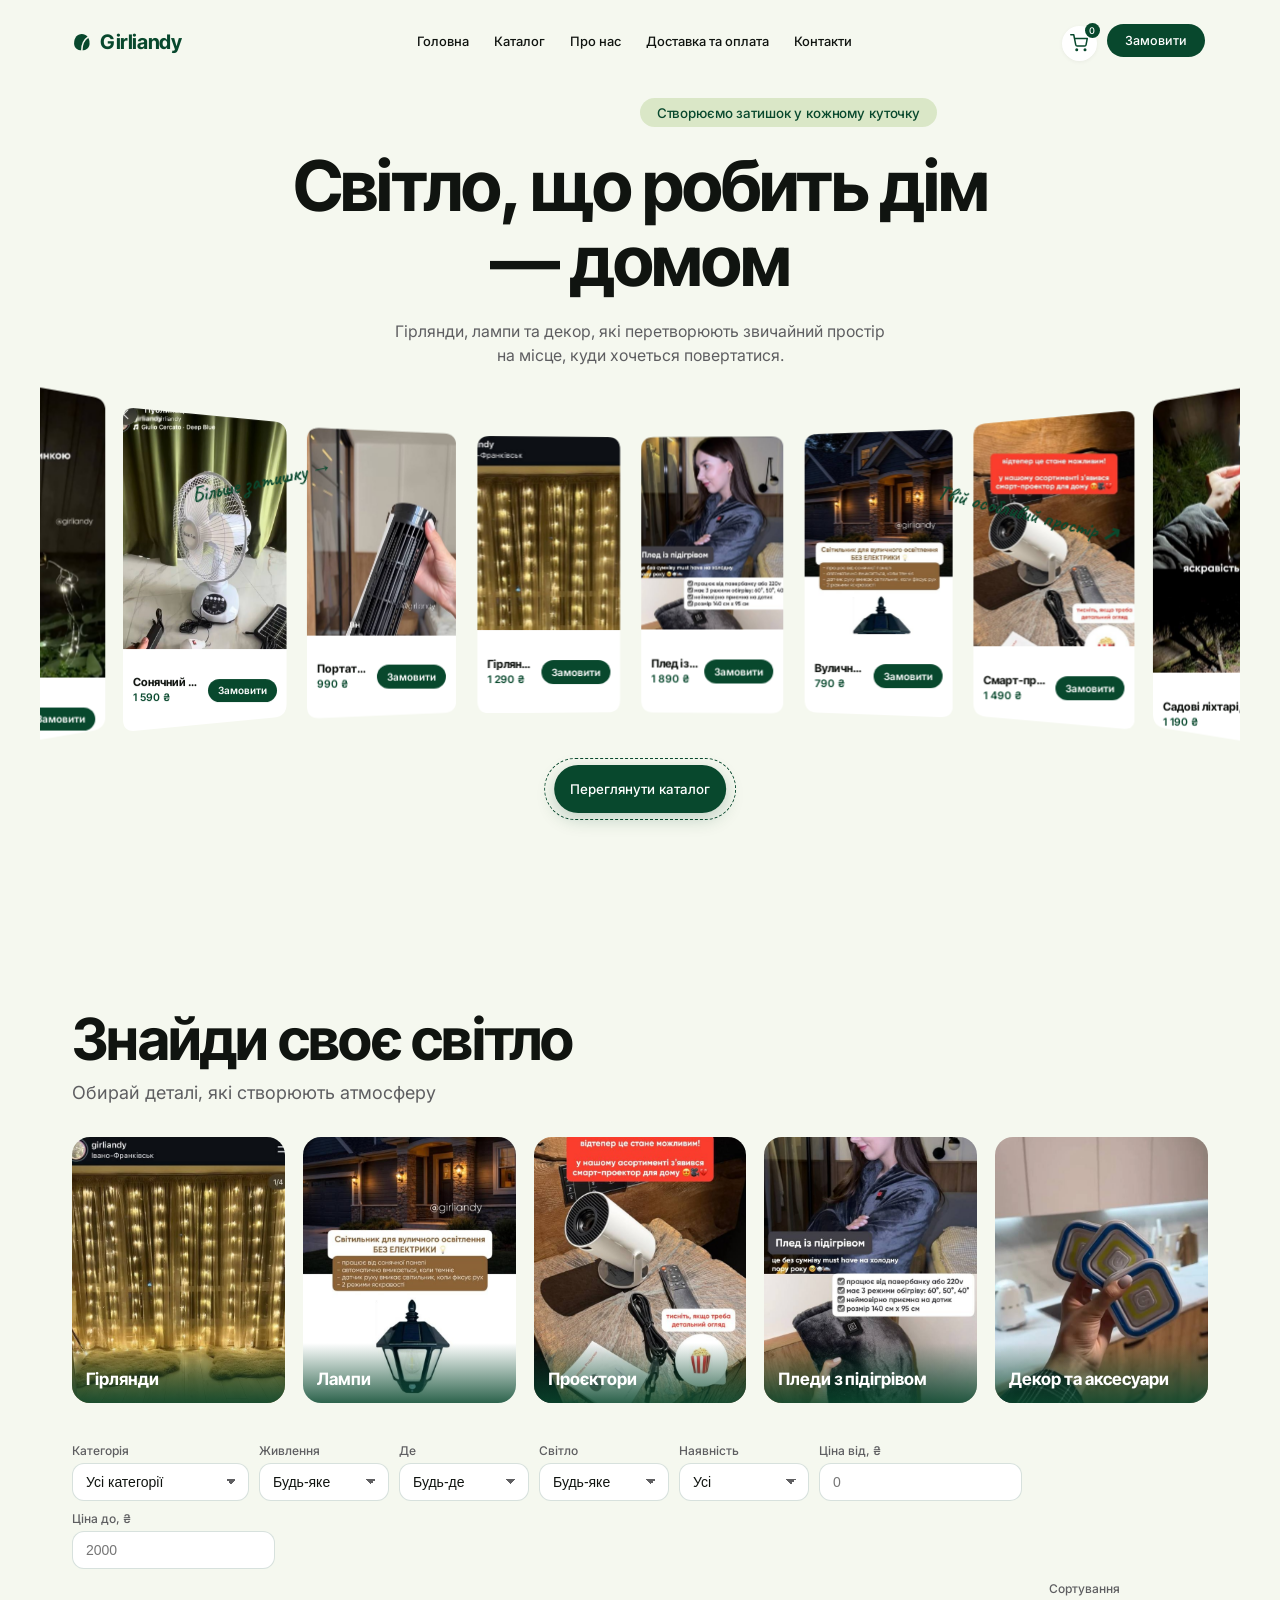
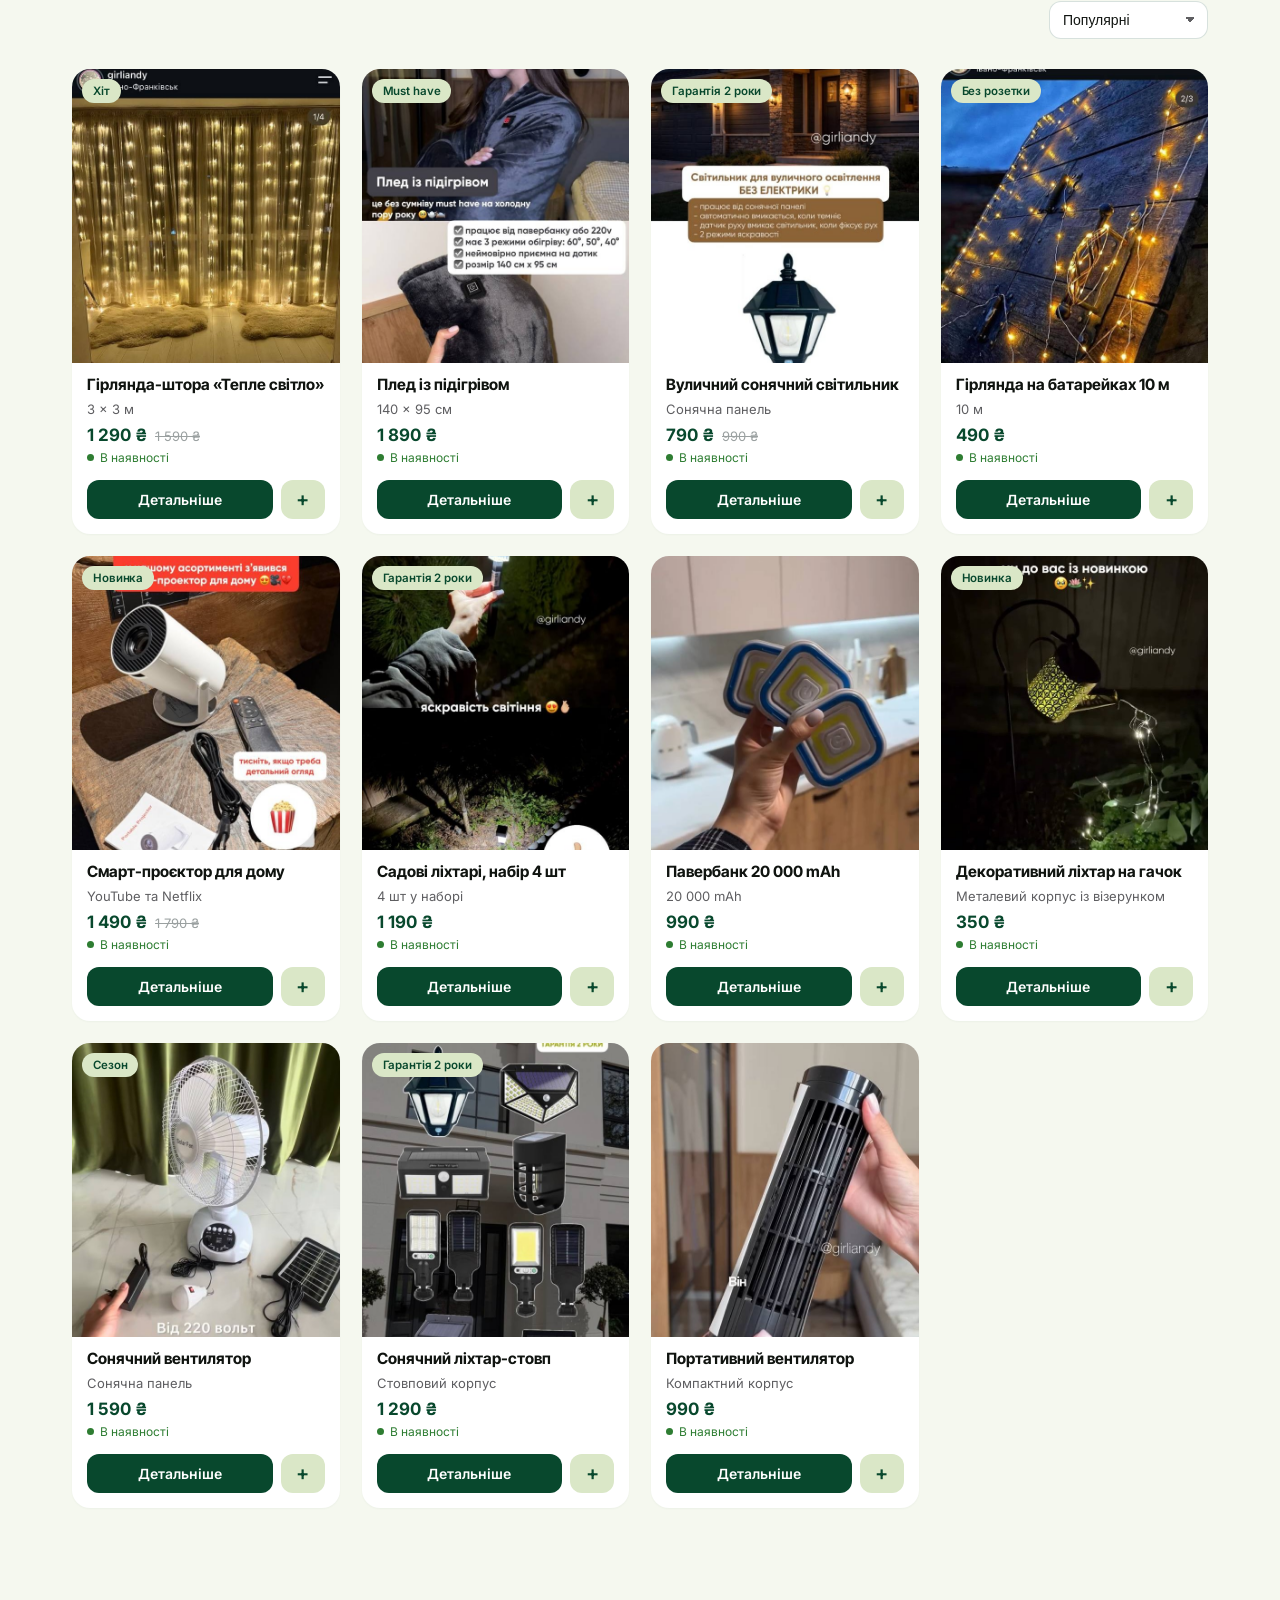
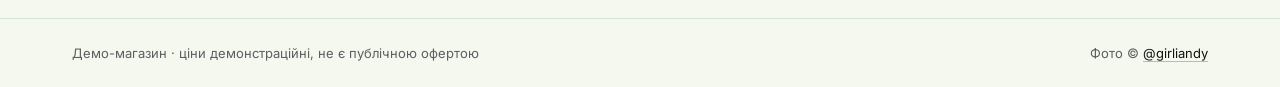
==== site/index.html @ 868f3614 "Reelmark-редизайн: hero з арочною каруселю, каталог, товар, кошик, оформлення, статичні сторінки, SE" ====
<!DOCTYPE html>
<html lang="uk">
<head>
  <meta charset="utf-8">
  <meta name="viewport" content="width=device-width, initial-scale=1">
  <title>Girliandy — Світло, що робить дім домом | Гірлянди, лампи, декор</title>
  <meta name="description" content="Гірлянди, сонячні лампи, пледи з підігрівом, проєктори та декор. Світло й затишок для дому та двору.">
  <link rel="preconnect" href="https://fonts.googleapis.com">
  <link rel="preconnect" href="https://fonts.gstatic.com" crossorigin>
  <link href="https://fonts.googleapis.com/css2?family=Caveat:wght@600&family=Inter+Tight:wght@700&family=Inter:wght@400;500;600&display=swap" rel="stylesheet">
  <link rel="stylesheet" href="styles.css">
  <script type="application/ld+json">
  {
    "@context": "https://schema.org",
    "@type": "Organization",
    "name": "Girliandy",
    "description": "Світло та затишок: гірлянди, лампи, пледи з підігрівом, проєктори.",
    "sameAs": ["https://www.instagram.com/girliandy/"]
  }
  </script>
</head>
<body>
  <section class="hero">
    <div class="stage">
      <div class="mobile-topbar">
        <a href="#" class="logo" aria-label="Girliandy">
          <svg class="logo__icon" viewBox="0 0 28 28" fill="none" aria-hidden="true"><path d="M14 4 C 8 4, 4 9, 4 16 C 4 21, 8 25, 14 25 C 20 25, 24 21, 24 16 C 24 9, 20 4, 14 4 Z" fill="#08482D"/><path d="M14 25 C 14 18, 16 12, 22 8" stroke="#F5F8EF" stroke-width="2" stroke-linecap="round"/></svg>
          <span>Girliandy</span>
        </a>
        <a href="#order" class="btn btn--signup">Замовити</a>
      </div>

      <a href="#" class="logo logo--desktop" aria-label="Girliandy">
        <svg class="logo__icon" viewBox="0 0 28 28" fill="none" aria-hidden="true"><path d="M14 4 C 8 4, 4 9, 4 16 C 4 21, 8 25, 14 25 C 20 25, 24 21, 24 16 C 24 9, 20 4, 14 4 Z" fill="#08482D"/><path d="M14 25 C 14 18, 16 12, 22 8" stroke="#F5F8EF" stroke-width="2" stroke-linecap="round"/></svg>
        <span>Girliandy</span>
      </a>

      <nav class="nav" aria-label="Головна навігація">
        <a href="#top">Головна</a>
        <a href="#catalog">Каталог</a>
        <a href="#about">Про нас</a>
        <a href="#delivery">Доставка та оплата</a>
        <a href="#contacts">Контакти</a>
      </nav>

      <a href="checkout.html" class="btn btn--cart" aria-label="Кошик">
        <svg width="18" height="18" viewBox="0 0 24 24" fill="none" stroke="currentColor" stroke-width="2" stroke-linecap="round" stroke-linejoin="round"><circle cx="9" cy="21" r="1"></circle><circle cx="20" cy="21" r="1"></circle><path d="M1 1h4l2.68 13.39a2 2 0 0 0 2 1.61h9.72a2 2 0 0 0 2-1.61L23 6H6"></path></svg>
        <span class="count" data-cart-count>0</span>
      </a>
      <a href="#order" class="btn btn--signup btn--desktop">Замовити</a>

      <div class="badge">Створюємо затишок у кожному куточку</div>

      <h1 class="headline">
        <span class="headline__line">Світло, що робить дім</span>
        <span class="headline__line">— домом</span>
      </h1>

      <p class="subline">Гірлянди, лампи та декор, які перетворюють звичайний простір<br>на місце, куди хочеться повертатися.</p>

      <div class="note note--more">Більше затишку →</div>
      <div class="note note--space">Твій особливий простір ↗</div>

      <div class="carousel-wrap" id="carousel"></div>

      <div class="cta-wrap">
        <div class="cta-ring"></div>
        <a href="#catalog" class="cta-btn">Переглянути каталог</a>
      </div>
    </div>
  </section>

  <section class="catalog" id="catalog">
    <div class="container">
      <h2>Знайди своє світло</h2>
      <p class="lead">Обирай деталі, які створюють атмосферу</p>

      <div class="cats" id="cats"></div>

      <div class="toolbar">
        <div class="filters" id="filters">
          <div class="field">
            <label for="f-cat">Категорія</label>
            <select id="f-cat">
              <option value="">Усі категорії</option>
              <option value="hirliandy">Гірлянди</option>
              <option value="lampy">Лампи</option>
              <option value="proektory">Проєктори</option>
              <option value="pledy">Пледи з підігрівом</option>
              <option value="dekor">Декор та аксесуари</option>
            </select>
          </div>
          <div class="field">
            <label for="f-power">Живлення</label>
            <select id="f-power">
              <option value="">Будь-яке</option>
              <option value="batteries">Батарейки</option>
              <option value="usb">USB</option>
              <option value="solar">Сонце</option>
              <option value="220v">220 V</option>
              <option value="powerbank">Павербанк</option>
            </select>
          </div>
          <div class="field">
            <label for="f-place">Де</label>
            <select id="f-place">
              <option value="">Будь-де</option>
              <option value="home">Для дому</option>
              <option value="outdoor">Для вулиці</option>
            </select>
          </div>
          <div class="field">
            <label for="f-color">Світло</label>
            <select id="f-color">
              <option value="">Будь-яке</option>
              <option value="тепле">Тепле</option>
              <option value="нейтральне">Нейтральне</option>
              <option value="кольорове">Кольорове</option>
            </select>
          </div>
          <div class="field">
            <label for="f-avail">Наявність</label>
            <select id="f-avail">
              <option value="">Усі</option>
              <option value="in">В наявності</option>
            </select>
          </div>
          <div class="field">
            <label for="f-min">Ціна від, ₴</label>
            <input class="range" id="f-min" type="number" min="0" placeholder="0">
          </div>
          <div class="field">
            <label for="f-max">Ціна до, ₴</label>
            <input class="range" id="f-max" type="number" min="0" placeholder="2000">
          </div>
        </div>
        <div class="field sort">
          <label for="f-sort">Сортування</label>
          <select id="f-sort">
            <option value="popular">Популярні</option>
            <option value="cheap">Спочатку дешеві</option>
            <option value="expensive">Спочатку дорогі</option>
            <option value="new">Новинки</option>
          </select>
        </div>
      </div>

      <div class="grid" id="grid"></div>
    </div>
  </section>

  <footer>
    <span>Демо-магазин · ціни демонстраційні, не є публічною офертою</span>
    <span>Фото © <a href="https://www.instagram.com/girliandy/" target="_blank" rel="noopener">@girliandy</a></span>
  </footer>

  <script src="data.js"></script>
  <script src="ui.js"></script>
  <script src="cart.js"></script>
  <script src="app.js"></script>
</body>
</html>
---- site/styles.css ----
/* Girliandy — Reelmark-редизайн. Світла зелена дизайн-система. */
*, *::before, *::after { box-sizing: border-box; margin: 0; padding: 0; }
html { -webkit-text-size-adjust: 100%; scroll-behavior: smooth; }
body { background: #F5F8EF; color: #101410; font-family: "Inter", system-ui, -apple-system, sans-serif; -webkit-font-smoothing: antialiased; }
img { display: block; max-width: 100%; }
a { color: inherit; text-decoration: none; }
button { font: inherit; cursor: pointer; }
h1, h2, h3, p { margin: 0; }

:root {
  --u: min(calc(100vw / 1440), calc(100vh / 1080));
  --bg: #F5F8EF;
  --green: #08482D;
  --mint: #DAE7C7;
  --ink: #101410;
  --subline: #5E5E61;
}
:focus-visible { outline: 2px solid var(--green); outline-offset: 3px; }

/* ================= HERO ================= */
.hero { position: relative; height: 100svh; min-height: 640px; overflow: hidden; display: flex; align-items: center; justify-content: center; }
.stage { position: relative; width: calc(1440 * var(--u)); height: calc(1080 * var(--u)); overflow: hidden; user-select: none; -webkit-user-select: none; }

.logo { position: absolute; left: calc(37 * var(--u)); top: calc(36 * var(--u)); display: flex; align-items: center; gap: calc(9 * var(--u)); color: var(--green); font-family: "Inter Tight", sans-serif; font-weight: 700; font-size: calc(24 * var(--u)); letter-spacing: -0.02em; z-index: 10; }
.logo__icon { width: calc(26 * var(--u)); height: calc(26 * var(--u)); flex-shrink: 0; }
.nav { position: absolute; left: calc(452 * var(--u)); top: calc(40 * var(--u)); display: flex; align-items: center; gap: calc(30 * var(--u)); font-size: calc(15.5 * var(--u)); font-weight: 500; z-index: 10; }
.nav a { white-space: nowrap; transition: color .2s ease; }
.nav a:hover { color: var(--green); }
.btn { position: absolute; display: flex; align-items: center; justify-content: center; border-radius: 999px; font-weight: 500; font-size: calc(15 * var(--u)); z-index: 10; transition: transform .2s ease, background-color .2s ease; }
.btn--cart { left: calc(1226 * var(--u)); top: calc(31 * var(--u)); width: calc(42 * var(--u)); height: calc(42 * var(--u)); background: #fff; color: var(--green); box-shadow: 0 1px 4px rgba(0,0,0,0.05); }
.btn--cart .count { position: absolute; top: calc(-4 * var(--u)); right: calc(-4 * var(--u)); min-width: calc(18 * var(--u)); height: calc(18 * var(--u)); padding: 0 calc(4 * var(--u)); border-radius: 999px; background: var(--green); color: #fff; font-size: calc(11 * var(--u)); display: flex; align-items: center; justify-content: center; }
.btn--signup { left: calc(1280 * var(--u)); top: calc(29 * var(--u)); width: calc(118 * var(--u)); height: calc(40 * var(--u)); background: var(--green); color: #fff; }
.btn--signup:hover { background: #0b5c39; }

.badge { position: absolute; left: 50%; transform: translateX(-50%); top: calc(118 * var(--u)); padding: calc(8 * var(--u)) calc(20 * var(--u)); background: var(--mint); color: var(--green); border-radius: 999px; font-weight: 500; font-size: calc(16 * var(--u)); letter-spacing: -0.01em; z-index: 10; white-space: nowrap; }
.headline { position: absolute; left: 0; right: 0; top: calc(178 * var(--u)); text-align: center; font-family: "Inter Tight", sans-serif; font-weight: 700; font-size: calc(84 * var(--u)); line-height: calc(90 * var(--u)); color: var(--ink); z-index: 10; }
.headline__line { display: block; letter-spacing: -0.03em; }
.subline { position: absolute; left: 0; right: 0; top: calc(384 * var(--u)); text-align: center; font-size: calc(19 * var(--u)); line-height: calc(29 * var(--u)); color: var(--subline); z-index: 10; }

.note { position: absolute; font-family: "Caveat", cursive; font-weight: 600; color: var(--green); z-index: 12; pointer-events: none; }
.note--more { left: calc(180 * var(--u)); top: calc(560 * var(--u)); transform: rotate(-12deg); font-size: calc(26 * var(--u)); }
.note--space { right: calc(140 * var(--u)); top: calc(600 * var(--u)); transform: rotate(14deg); font-size: calc(26 * var(--u)); }
.mobile-topbar { display: none; }

.carousel-wrap { position: absolute; left: 0; top: 0; width: 100%; height: 100%; z-index: 8; cursor: grab; touch-action: pan-y; }
.carousel-wrap.is-dragging { cursor: grabbing; }
.card { position: absolute; left: 0; top: 0; overflow: hidden; contain: layout style paint; will-change: transform, clip-path; }
.card__photo { position: absolute; inset: 0; width: 100%; height: 100%; object-fit: cover; display: block; }
.card__info { position: absolute; left: 0; right: 0; bottom: 0; height: calc(100 * var(--u)); background: #fff; padding: calc(9 * var(--u)) calc(12 * var(--u)); display: flex; align-items: center; justify-content: space-between; gap: calc(7 * var(--u)); }
.card__text { min-width: 0; }
.card__name { font-family: "Inter Tight", sans-serif; font-weight: 700; font-size: calc(13.5 * var(--u)); line-height: 1.12; white-space: nowrap; overflow: hidden; text-overflow: ellipsis; }
.card__price { font-weight: 600; font-size: calc(12.5 * var(--u)); color: var(--green); margin-top: calc(3 * var(--u)); }
.card__order { flex-shrink: 0; border: 0; border-radius: 999px; background: var(--green); color: #fff; font-weight: 600; font-size: calc(12 * var(--u)); padding: calc(7 * var(--u)) calc(12 * var(--u)); white-space: nowrap; }
.card:hover .card__order { background: #0b5c39; }

.cta-wrap { position: absolute; left: 50%; transform: translateX(-50%); top: calc(910 * var(--u)); width: calc(230 * var(--u)); height: calc(74 * var(--u)); display: flex; align-items: center; justify-content: center; z-index: 10; }
.cta-ring { position: absolute; inset: 0; border: calc(1.5 * var(--u)) dashed var(--green); border-radius: 999px; pointer-events: none; }
.cta-btn { width: calc(206 * var(--u)); height: calc(58 * var(--u)); background: var(--green); color: #fff; border-radius: 999px; display: flex; align-items: center; justify-content: center; font-weight: 500; font-size: calc(16 * var(--u)); box-shadow: 0 6px 18px rgba(8,72,45,0.22); }
.cta-btn:hover { transform: scale(1.03); background: #0b5c39; }

/* ================= CATALOG ================= */
.catalog { padding: clamp(64px, 9vw, 110px) clamp(20px, 6vw, 72px) 0; }
.container { max-width: 1180px; margin: 0 auto; }
.catalog h2 { font-family: "Inter Tight", sans-serif; font-weight: 700; font-size: clamp(34px, 5.4vw, 58px); letter-spacing: -0.03em; line-height: 1.03; }
.catalog .lead { margin-top: 12px; color: var(--subline); font-size: clamp(15px, 1.7vw, 18px); }

.cats { margin-top: 34px; display: grid; grid-template-columns: repeat(2, 1fr); gap: 14px; }
@media (min-width: 760px) { .cats { grid-template-columns: repeat(3, 1fr); gap: 18px; } }
@media (min-width: 1000px) { .cats { grid-template-columns: repeat(5, 1fr); } }
.cat { position: relative; border-radius: 18px; overflow: hidden; aspect-ratio: 4/5; display: block; }
.cat img { width: 100%; height: 100%; object-fit: cover; transition: transform .5s ease; }
.cat:hover img { transform: scale(1.05); }
.cat .cat-label { position: absolute; left: 0; right: 0; bottom: 0; padding: 26px 14px 14px; background: linear-gradient(transparent, rgba(8,72,45,0.85)); color: #fff; font-family: "Inter Tight", sans-serif; font-weight: 700; font-size: 17px; }

.toolbar { margin-top: 40px; display: flex; flex-wrap: wrap; align-items: flex-end; gap: 12px; }
.filters { display: flex; flex-wrap: wrap; gap: 10px; }
.field { display: flex; flex-direction: column; gap: 5px; }
.field label { font-size: 12px; color: var(--subline); font-weight: 500; }
.field select, .field input { appearance: none; -webkit-appearance: none; background: #fff; color: var(--ink); border: 1px solid rgba(8,72,45,0.16); border-radius: 12px; padding: 10px 34px 10px 13px; font-size: 14px; min-width: 130px; background-image: linear-gradient(45deg, transparent 50%, var(--subline) 50%), linear-gradient(135deg, var(--subline) 50%, transparent 50%); background-position: calc(100% - 17px) 50%, calc(100% - 12px) 50%; background-size: 5px 5px; background-repeat: no-repeat; }
.field .range { min-width: 90px; padding: 10px 13px; background-image: none; }
.sort { margin-left: auto; }

.grid { margin-top: 30px; display: grid; grid-template-columns: repeat(2, 1fr); gap: 16px; }
@media (min-width: 720px) { .grid { grid-template-columns: repeat(3, 1fr); gap: 22px; } }
@media (min-width: 1000px) { .grid { grid-template-columns: repeat(4, 1fr); } }

.pcard { background: #fff; border-radius: 18px; overflow: hidden; display: flex; flex-direction: column; box-shadow: 0 1px 2px rgba(8,72,45,0.04); transition: transform .25s ease, box-shadow .25s ease; }
.pcard:hover { transform: translateY(-4px); box-shadow: 0 18px 40px -24px rgba(8,72,45,0.35); }
.pcard .pic { position: relative; overflow: hidden; }
.pcard .pic img { width: 100%; aspect-ratio: 4/4.4; object-fit: cover; }
.pcard .badge { position: absolute; top: 10px; left: 10px; transform: none; padding: 5px 11px; background: var(--mint); color: var(--green); font-size: 11.5px; font-weight: 600; }
.pcard .badge--sale { background: var(--green); color: #fff; }
.pcard .info { padding: 13px 15px 15px; display: flex; flex-direction: column; gap: 5px; flex: 1; }
.pcard .name { font-family: "Inter Tight", sans-serif; font-weight: 700; font-size: 15.5px; line-height: 1.2; }
.pcard .desc { color: var(--subline); font-size: 13px; line-height: 1.4; }
.pcard .prices { display: flex; align-items: baseline; gap: 8px; margin-top: 2px; }
.pcard .price { font-weight: 700; font-size: 17px; color: var(--green); }
.pcard .old { font-size: 13px; color: #9aa0a0; text-decoration: line-through; }
.pcard .stock { font-size: 12px; color: #2e7d32; display: inline-flex; align-items: center; gap: 6px; }
.pcard .stock::before { content: ""; width: 7px; height: 7px; border-radius: 50%; background: #2e7d32; }
.pcard .stock.out::before { background: #c23b2e; }
.pcard .stock.out { color: #c23b2e; }
.pcard .actions { margin-top: 10px; display: flex; gap: 8px; }
.pcard .btn-more { flex: 1; display: flex; align-items: center; justify-content: center; border: 0; border-radius: 12px; padding: 11px; background: var(--green); color: #fff; font-weight: 600; font-size: 14px; }
.pcard .btn-add { width: 44px; border: 0; border-radius: 12px; background: var(--mint); color: var(--green); font-size: 20px; font-weight: 600; }
.pcard .btn-add:hover { background: #c9dcab; }
.pcard .btn-more:hover { background: #0b5c39; }

.empty { grid-column: 1 / -1; text-align: center; color: var(--subline); padding: 40px 0; }

footer { margin-top: clamp(64px, 9vw, 110px); padding: 26px clamp(20px, 6vw, 72px); border-top: 1px solid rgba(8,72,45,0.12); color: var(--subline); font-size: 13px; display: flex; justify-content: space-between; flex-wrap: wrap; gap: 10px; }
footer a { color: var(--ink); border-bottom: 1px solid rgba(8,72,45,0.3); }

/* ================= MOBILE ================= */
@media (max-width: 820px) {
  :root { --u: min(calc(100vw / 640), calc(100vh / 900)); }
  .hero { height: auto; min-height: 100svh; display: block; }
  .stage { width: 100vw; height: auto; min-height: 100svh; display: flex; flex-direction: column; align-items: center; padding: 14px 18px 40px; }
  .nav, .btn--cart, .logo--desktop, .btn--desktop { display: none !important; }
  .mobile-topbar { width: 100%; display: flex; justify-content: space-between; align-items: center; margin-bottom: 22px; z-index: 20; }
  .mobile-topbar .logo { position: static; font-size: 20px; }
  .mobile-topbar .logo__icon { width: 22px; height: 22px; }
  .mobile-topbar .btn--signup { position: static; width: 92px; height: 38px; font-size: 14px; }
  .badge { position: static; transform: none; padding: 7px 16px; font-size: 14px; margin-bottom: 12px; }
  .headline { position: static; font-size: clamp(34px, 9vw, 52px); line-height: 1.04; margin-bottom: 12px; }
  .subline { position: static; font-size: 15px; line-height: 22px; margin-bottom: 16px; padding: 0 8px; }
  .carousel-wrap { position: relative; width: 100vw; height: 300px; margin: 6px 0 18px; overflow: hidden; }
  .card__info { height: 64px; padding: 8px 10px; }
  .card__name { font-size: 12px; }
  .card__price { font-size: 11.5px; }
  .card__order { font-size: 11px; padding: 6px 11px; }
  .cta-wrap { position: static; transform: none; margin-top: 6px; width: auto; height: auto; }
  .cta-ring { display: none; }
  .cta-btn { width: 200px; height: 52px; font-size: 16px; }
  .note--more, .note--space { position: static; transform: none; margin-top: 10px; font-size: 20px; }
  .note--more { margin-top: 14px; }
  .cats { grid-template-columns: repeat(2, 1fr); }
  .field select, .field input { min-width: 100px; }
  .sort { margin-left: 0; }
  .grid { grid-template-columns: repeat(2, 1fr); gap: 12px; }
}

@media (prefers-reduced-motion: reduce) {
  *, *::before, *::after { animation: none !important; transition: none !important; }
  html { scroll-behavior: auto; }
}

/* ================= SITE HEADER (вторинні сторінки) ================= */
.site-header { position: sticky; top: 0; z-index: 50; background: rgba(245,248,239,0.92); backdrop-filter: blur(10px); border-bottom: 1px solid rgba(8,72,45,0.12); }
.site-header .inner { max-width: 1180px; margin: 0 auto; padding: 13px 20px; display: flex; align-items: center; justify-content: space-between; gap: 18px; }
.site-logo { display: flex; align-items: center; gap: 8px; font-family: "Inter Tight", sans-serif; font-weight: 700; font-size: 20px; color: var(--green); }
.site-logo svg { width: 22px; height: 22px; }
.site-nav { display: flex; gap: 22px; font-size: 14px; font-weight: 500; }
.site-nav a:hover { color: var(--green); }
.site-cart { position: relative; display: inline-flex; align-items: center; gap: 8px; background: var(--green); color: #fff; border-radius: 999px; padding: 9px 16px; font-weight: 600; font-size: 14px; }
.site-cart .count { background: rgba(255,255,255,0.2); border-radius: 999px; min-width: 18px; height: 18px; display: inline-flex; align-items: center; justify-content: center; font-size: 11px; }
@media (max-width: 820px) {
  .site-nav { display: none; }
}
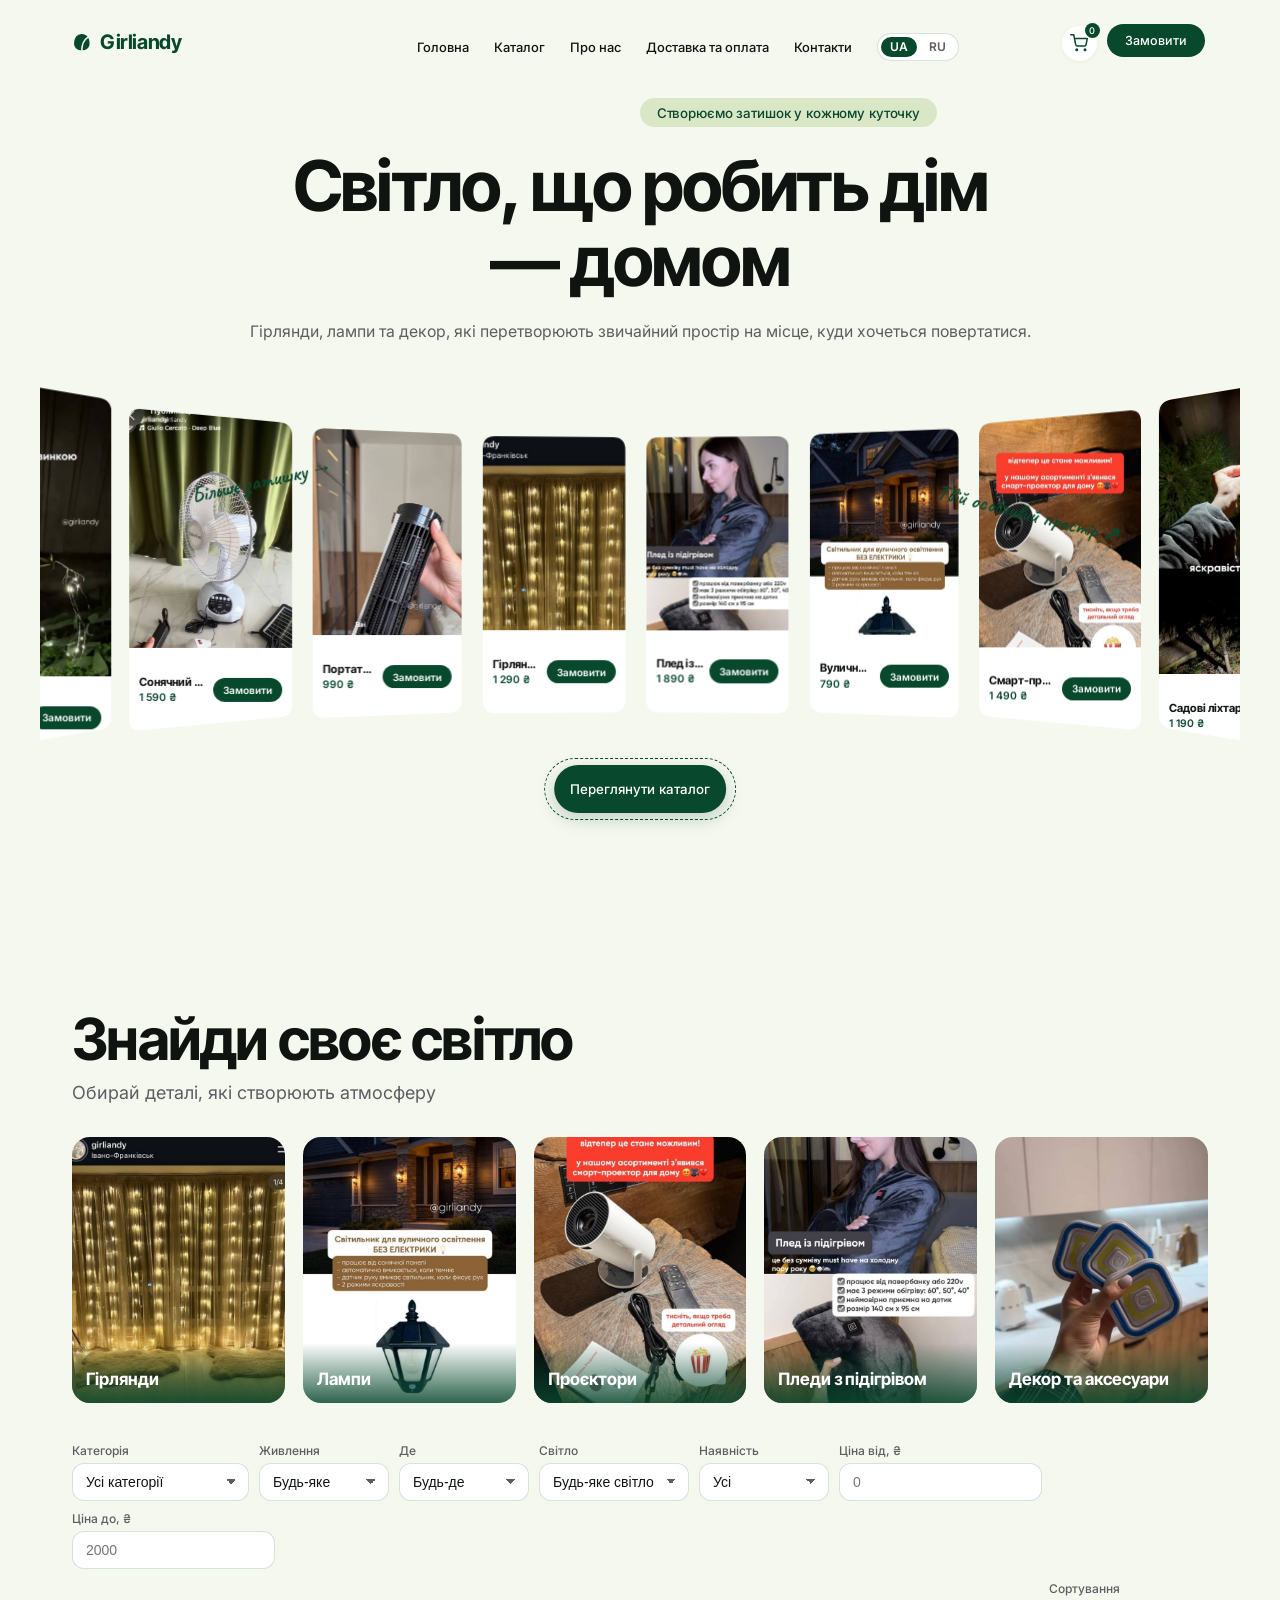
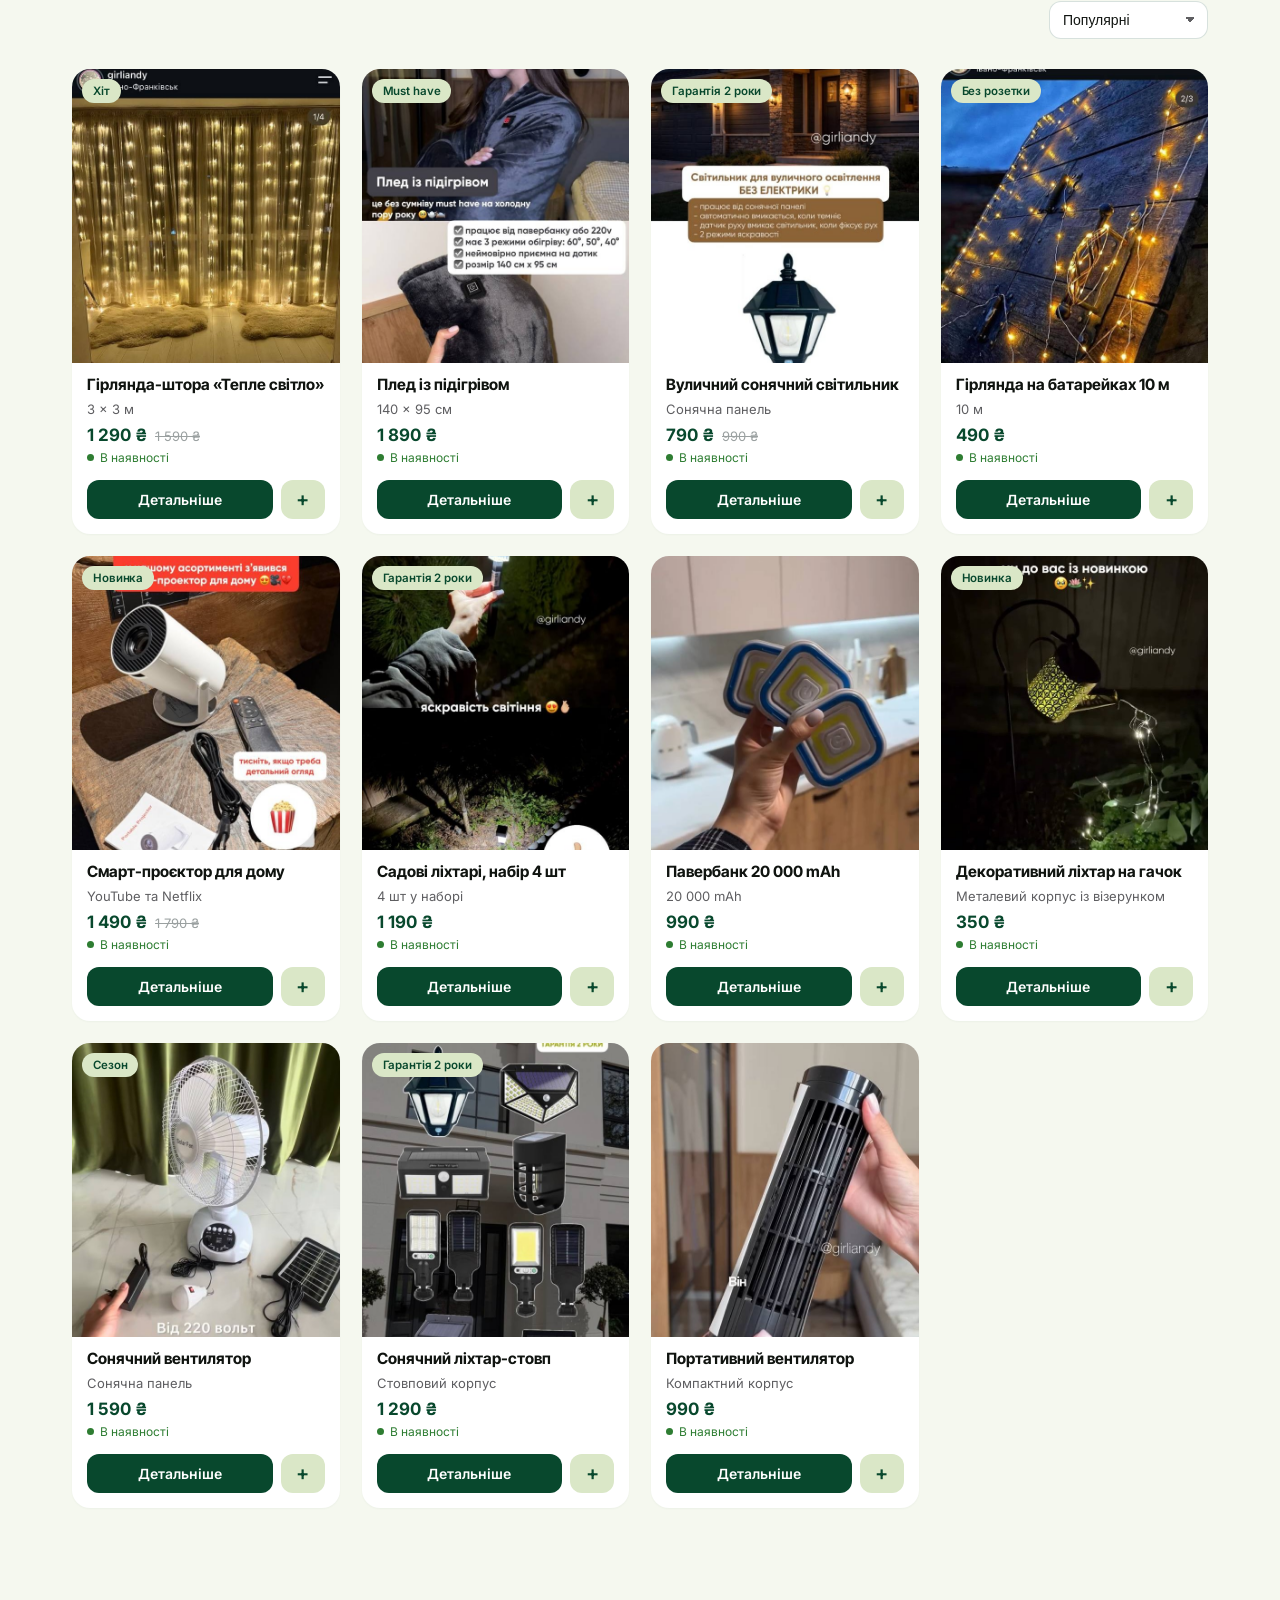
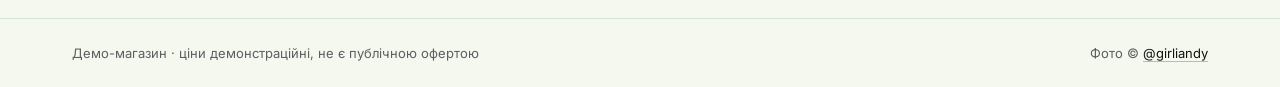
==== commit b3312461: "i18n UA/RU + fix: .cat CSS leak on product page, checkout success button styles" ====
--- a/site/index.html
+++ b/site/index.html
@@ -27,7 +27,10 @@
           <svg class="logo__icon" viewBox="0 0 28 28" fill="none" aria-hidden="true"><path d="M14 4 C 8 4, 4 9, 4 16 C 4 21, 8 25, 14 25 C 20 25, 24 21, 24 16 C 24 9, 20 4, 14 4 Z" fill="#08482D"/><path d="M14 25 C 14 18, 16 12, 22 8" stroke="#F5F8EF" stroke-width="2" stroke-linecap="round"/></svg>
           <span>Girliandy</span>
         </a>
-        <a href="#order" class="btn btn--signup">Замовити</a>
+        <div style="display:flex;align-items:center;gap:10px;">
+          <div class="lang" role="group" aria-label="Мова"><button type="button" data-lang="uk">UA</button><button type="button" data-lang="ru">RU</button></div>
+          <a href="#order" class="btn btn--signup" data-i18n="nav.order">Замовити</a>
+        </div>
       </div>
 
       <a href="#" class="logo logo--desktop" aria-label="Girliandy">
@@ -36,111 +39,107 @@
       </a>
 
       <nav class="nav" aria-label="Головна навігація">
-        <a href="#top">Головна</a>
-        <a href="#catalog">Каталог</a>
-        <a href="#about">Про нас</a>
-        <a href="#delivery">Доставка та оплата</a>
-        <a href="#contacts">Контакти</a>
+        <a href="#top" data-i18n="nav.home">Головна</a>
+        <a href="#catalog" data-i18n="nav.catalog">Каталог</a>
+        <a href="about.html" data-i18n="nav.about">Про нас</a>
+        <a href="delivery.html" data-i18n="nav.delivery">Доставка та оплата</a>
+        <a href="contacts.html" data-i18n="nav.contacts">Контакти</a>
+        <div class="lang" role="group" aria-label="Мова"><button type="button" data-lang="uk">UA</button><button type="button" data-lang="ru">RU</button></div>
       </nav>
 
       <a href="checkout.html" class="btn btn--cart" aria-label="Кошик">
         <svg width="18" height="18" viewBox="0 0 24 24" fill="none" stroke="currentColor" stroke-width="2" stroke-linecap="round" stroke-linejoin="round"><circle cx="9" cy="21" r="1"></circle><circle cx="20" cy="21" r="1"></circle><path d="M1 1h4l2.68 13.39a2 2 0 0 0 2 1.61h9.72a2 2 0 0 0 2-1.61L23 6H6"></path></svg>
         <span class="count" data-cart-count>0</span>
       </a>
-      <a href="#order" class="btn btn--signup btn--desktop">Замовити</a>
+      <a href="#order" class="btn btn--signup btn--desktop" data-i18n="nav.order">Замовити</a>
 
-      <div class="badge">Створюємо затишок у кожному куточку</div>
+      <div class="badge" data-i18n="hero.badge">Створюємо затишок у кожному куточку</div>
 
       <h1 class="headline">
-        <span class="headline__line">Світло, що робить дім</span>
-        <span class="headline__line">— домом</span>
+        <span class="headline__line" data-i18n="hero.h1a">Світло, що робить дім</span>
+        <span class="headline__line" data-i18n="hero.h1b">— домом</span>
       </h1>
 
-      <p class="subline">Гірлянди, лампи та декор, які перетворюють звичайний простір<br>на місце, куди хочеться повертатися.</p>
+      <p class="subline" data-i18n="hero.sub">Гірлянди, лампи та декор, які перетворюють звичайний простір на місце, куди хочеться повертатися.</p>
 
-      <div class="note note--more">Більше затишку →</div>
-      <div class="note note--space">Твій особливий простір ↗</div>
+      <div class="note note--more" data-i18n="hero.note1">Більше затишку →</div>
+      <div class="note note--space" data-i18n="hero.note2">Твій особливий простір ↗</div>
 
       <div class="carousel-wrap" id="carousel"></div>
 
       <div class="cta-wrap">
         <div class="cta-ring"></div>
-        <a href="#catalog" class="cta-btn">Переглянути каталог</a>
+        <a href="#catalog" class="cta-btn" data-i18n="hero.cta">Переглянути каталог</a>
       </div>
     </div>
   </section>
 
   <section class="catalog" id="catalog">
     <div class="container">
-      <h2>Знайди своє світло</h2>
-      <p class="lead">Обирай деталі, які створюють атмосферу</p>
+      <h2 data-i18n="cat.h2">Знайди своє світло</h2>
+      <p class="lead" data-i18n="cat.lead">Обирай деталі, які створюють атмосферу</p>
 
       <div class="cats" id="cats"></div>
 
       <div class="toolbar">
         <div class="filters" id="filters">
           <div class="field">
-            <label for="f-cat">Категорія</label>
+            <label for="f-cat" data-i18n="f.category">Категорія</label>
             <select id="f-cat">
-              <option value="">Усі категорії</option>
-              <option value="hirliandy">Гірлянди</option>
-              <option value="lampy">Лампи</option>
-              <option value="proektory">Проєктори</option>
-              <option value="pledy">Пледи з підігрівом</option>
-              <option value="dekor">Декор та аксесуари</option>
+              <option value="" data-i18n="f.allcat">Усі категорії</option>
             </select>
           </div>
           <div class="field">
-            <label for="f-power">Живлення</label>
+            <label for="f-power" data-i18n="f.power">Живлення</label>
             <select id="f-power">
-              <option value="">Будь-яке</option>
+              <option value="" data-i18n="f.any">Будь-яке</option>
               <option value="batteries">Батарейки</option>
               <option value="usb">USB</option>
-              <option value="solar">Сонце</option>
+              <option value="solar" data-i18n="pow.solar">Сонце</option>
               <option value="220v">220 V</option>
-              <option value="powerbank">Павербанк</option>
+              <option value="powerbank" data-i18n="pow.powerbank">Павербанк</option>
             </select>
           </div>
           <div class="field">
-            <label for="f-place">Де</label>
+            <label for="f-place" data-i18n="f.place">Де</label>
             <select id="f-place">
-              <option value="">Будь-де</option>
-              <option value="home">Для дому</option>
-              <option value="outdoor">Для вулиці</option>
+              <option value="" data-i18n="f.anywhere">Будь-де</option>
+              <option value="home" data-i18n="f.home">Для дому</option>
+              <option value="outdoor" data-i18n="f.outdoor">Для вулиці</option>
             </select>
           </div>
           <div class="field">
-            <label for="f-color">Світло</label>
+            <label for="f-color" data-i18n="f.color">Світло</label>
             <select id="f-color">
-              <option value="">Будь-яке</option>
-              <option value="тепле">Тепле</option>
-              <option value="нейтральне">Нейтральне</option>
-              <option value="кольорове">Кольорове</option>
+              <option value="" data-i18n="f.anycolor">Будь-яке світло</option>
+              <option value="тепле" data-i18n="f.тепле">Тепле</option>
+              <option value="нейтральне" data-i18n="f.нейтральне">Нейтральне</option>
+              <option value="кольорове" data-i18n="f.кольорове">Кольорове</option>
             </select>
           </div>
           <div class="field">
-            <label for="f-avail">Наявність</label>
+            <label for="f-avail" data-i18n="f.avail">Наявність</label>
             <select id="f-avail">
-              <option value="">Усі</option>
-              <option value="in">В наявності</option>
+              <option value="" data-i18n="f.all">Усі</option>
+              <option value="in" data-i18n="f.in">В наявності</option>
             </select>
           </div>
           <div class="field">
-            <label for="f-min">Ціна від, ₴</label>
+            <label for="f-min" data-i18n="f.min">Ціна від, ₴</label>
             <input class="range" id="f-min" type="number" min="0" placeholder="0">
           </div>
           <div class="field">
-            <label for="f-max">Ціна до, ₴</label>
+            <label for="f-max" data-i18n="f.max">Ціна до, ₴</label>
             <input class="range" id="f-max" type="number" min="0" placeholder="2000">
           </div>
         </div>
         <div class="field sort">
-          <label for="f-sort">Сортування</label>
+          <label for="f-sort" data-i18n="f.sort">Сортування</label>
           <select id="f-sort">
-            <option value="popular">Популярні</option>
-            <option value="cheap">Спочатку дешеві</option>
-            <option value="expensive">Спочатку дорогі</option>
-            <option value="new">Новинки</option>
+            <option value="popular" data-i18n="f.popular">Популярні</option>
+            <option value="cheap" data-i18n="f.cheap">Спочатку дешеві</option>
+            <option value="expensive" data-i18n="f.expensive">Спочатку дорогі</option>
+            <option value="new" data-i18n="f.new">Новинки</option>
           </select>
         </div>
       </div>
@@ -150,11 +149,12 @@
   </section>
 
   <footer>
-    <span>Демо-магазин · ціни демонстраційні, не є публічною офертою</span>
-    <span>Фото © <a href="https://www.instagram.com/girliandy/" target="_blank" rel="noopener">@girliandy</a></span>
+    <span data-i18n="footer.demo">Демо-магазин · ціни демонстраційні, не є публічною офертою</span>
+    <span><span data-i18n="footer.photos">Фото ©</span> <a href="https://www.instagram.com/girliandy/" target="_blank" rel="noopener">@girliandy</a></span>
   </footer>
 
   <script src="data.js"></script>
+  <script src="i18n.js"></script>
   <script src="ui.js"></script>
   <script src="cart.js"></script>
   <script src="app.js"></script>
--- a/site/styles.css
+++ b/site/styles.css
@@ -67,10 +67,10 @@
 .cats { margin-top: 34px; display: grid; grid-template-columns: repeat(2, 1fr); gap: 14px; }
 @media (min-width: 760px) { .cats { grid-template-columns: repeat(3, 1fr); gap: 18px; } }
 @media (min-width: 1000px) { .cats { grid-template-columns: repeat(5, 1fr); } }
-.cat { position: relative; border-radius: 18px; overflow: hidden; aspect-ratio: 4/5; display: block; }
-.cat img { width: 100%; height: 100%; object-fit: cover; transition: transform .5s ease; }
-.cat:hover img { transform: scale(1.05); }
-.cat .cat-label { position: absolute; left: 0; right: 0; bottom: 0; padding: 26px 14px 14px; background: linear-gradient(transparent, rgba(8,72,45,0.85)); color: #fff; font-family: "Inter Tight", sans-serif; font-weight: 700; font-size: 17px; }
+.cats .cat { position: relative; border-radius: 18px; overflow: hidden; aspect-ratio: 4/5; display: block; }
+.cats .cat img { width: 100%; height: 100%; object-fit: cover; transition: transform .5s ease; }
+.cats .cat:hover img { transform: scale(1.05); }
+.cats .cat .cat-label { position: absolute; left: 0; right: 0; bottom: 0; padding: 26px 14px 14px; background: linear-gradient(transparent, rgba(8,72,45,0.85)); color: #fff; font-family: "Inter Tight", sans-serif; font-weight: 700; font-size: 17px; }
 
 .toolbar { margin-top: 40px; display: flex; flex-wrap: wrap; align-items: flex-end; gap: 12px; }
 .filters { display: flex; flex-wrap: wrap; gap: 10px; }
@@ -157,3 +157,8 @@
 @media (max-width: 820px) {
   .site-nav { display: none; }
 }
+
+/* Перемикач мови */
+.lang { display: inline-flex; align-items: center; gap: 3px; background: #fff; border-radius: 999px; padding: 3px; border: 1px solid rgba(8,72,45,0.16); }
+.lang button { border: 0; background: none; font-size: 12px; font-weight: 600; color: #5E5E61; padding: 4px 9px; border-radius: 999px; cursor: pointer; line-height: 1; }
+.lang button.active { background: #08482D; color: #fff; }
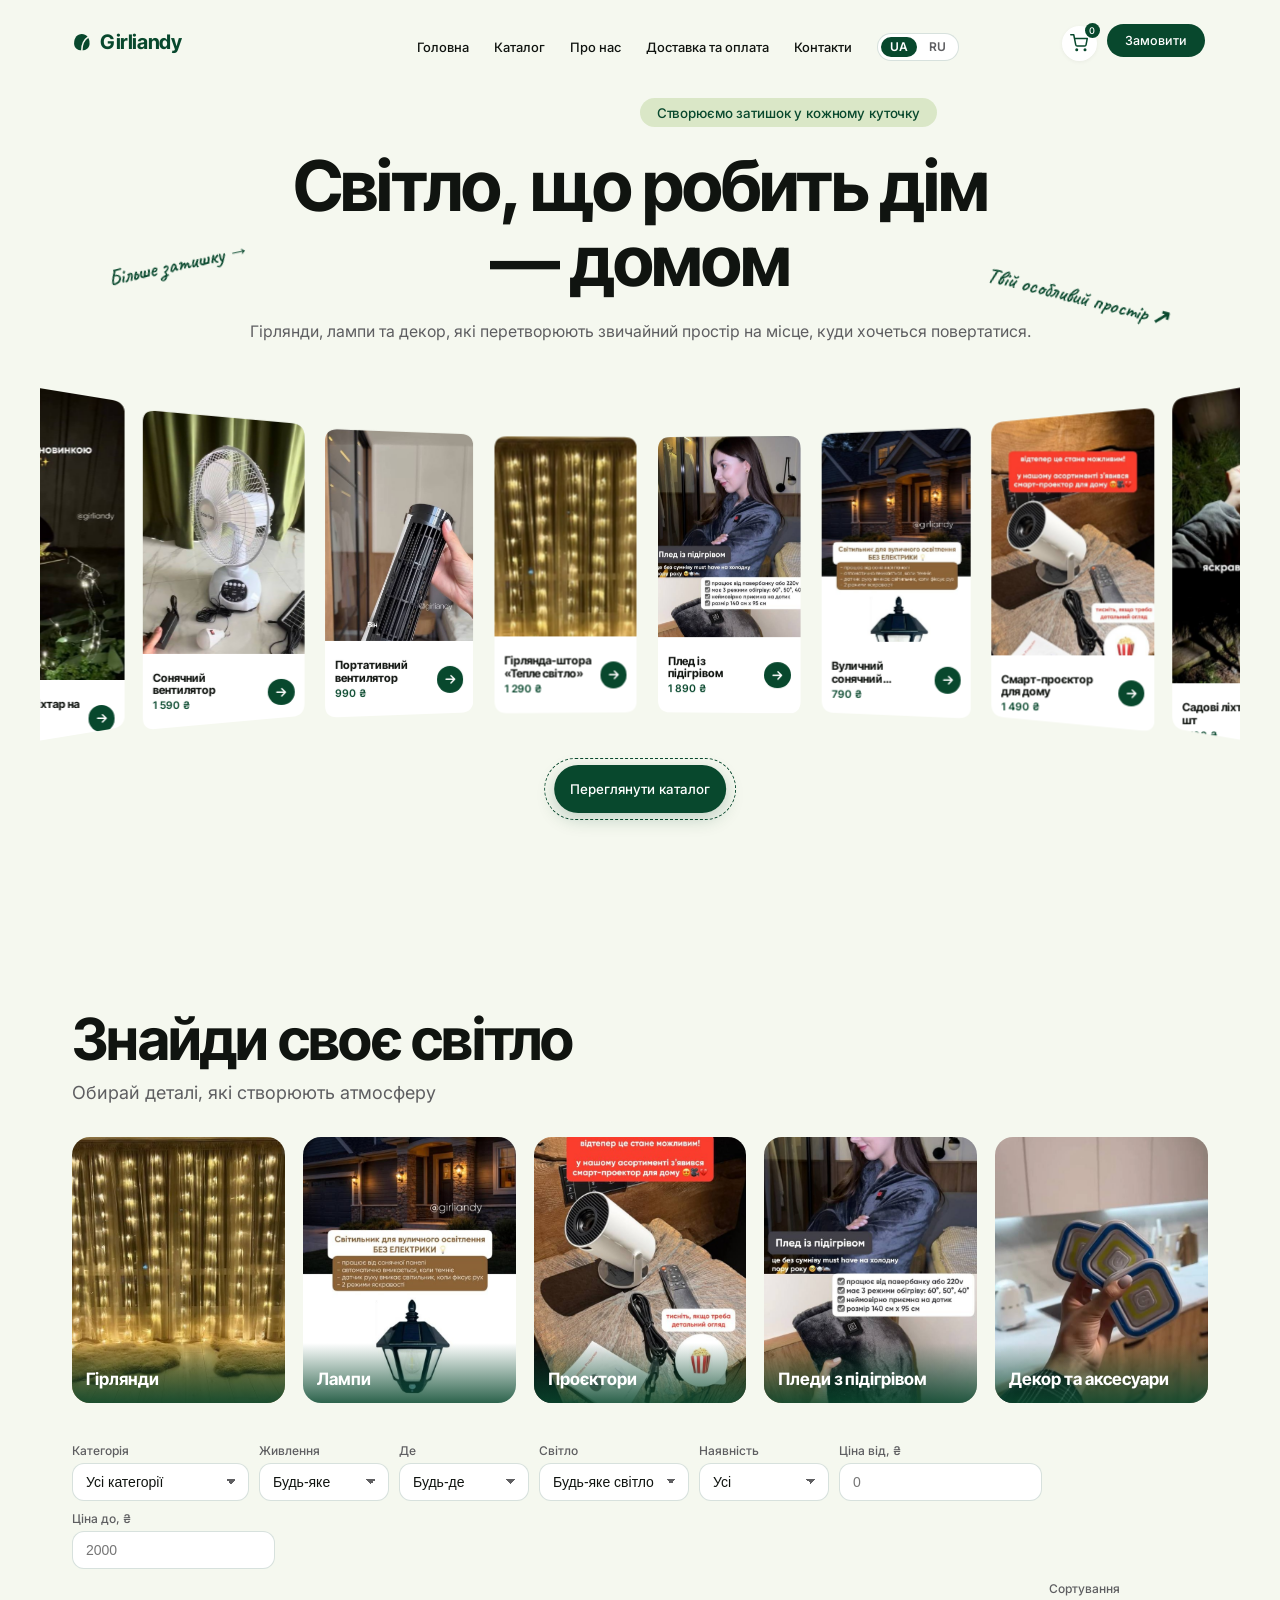
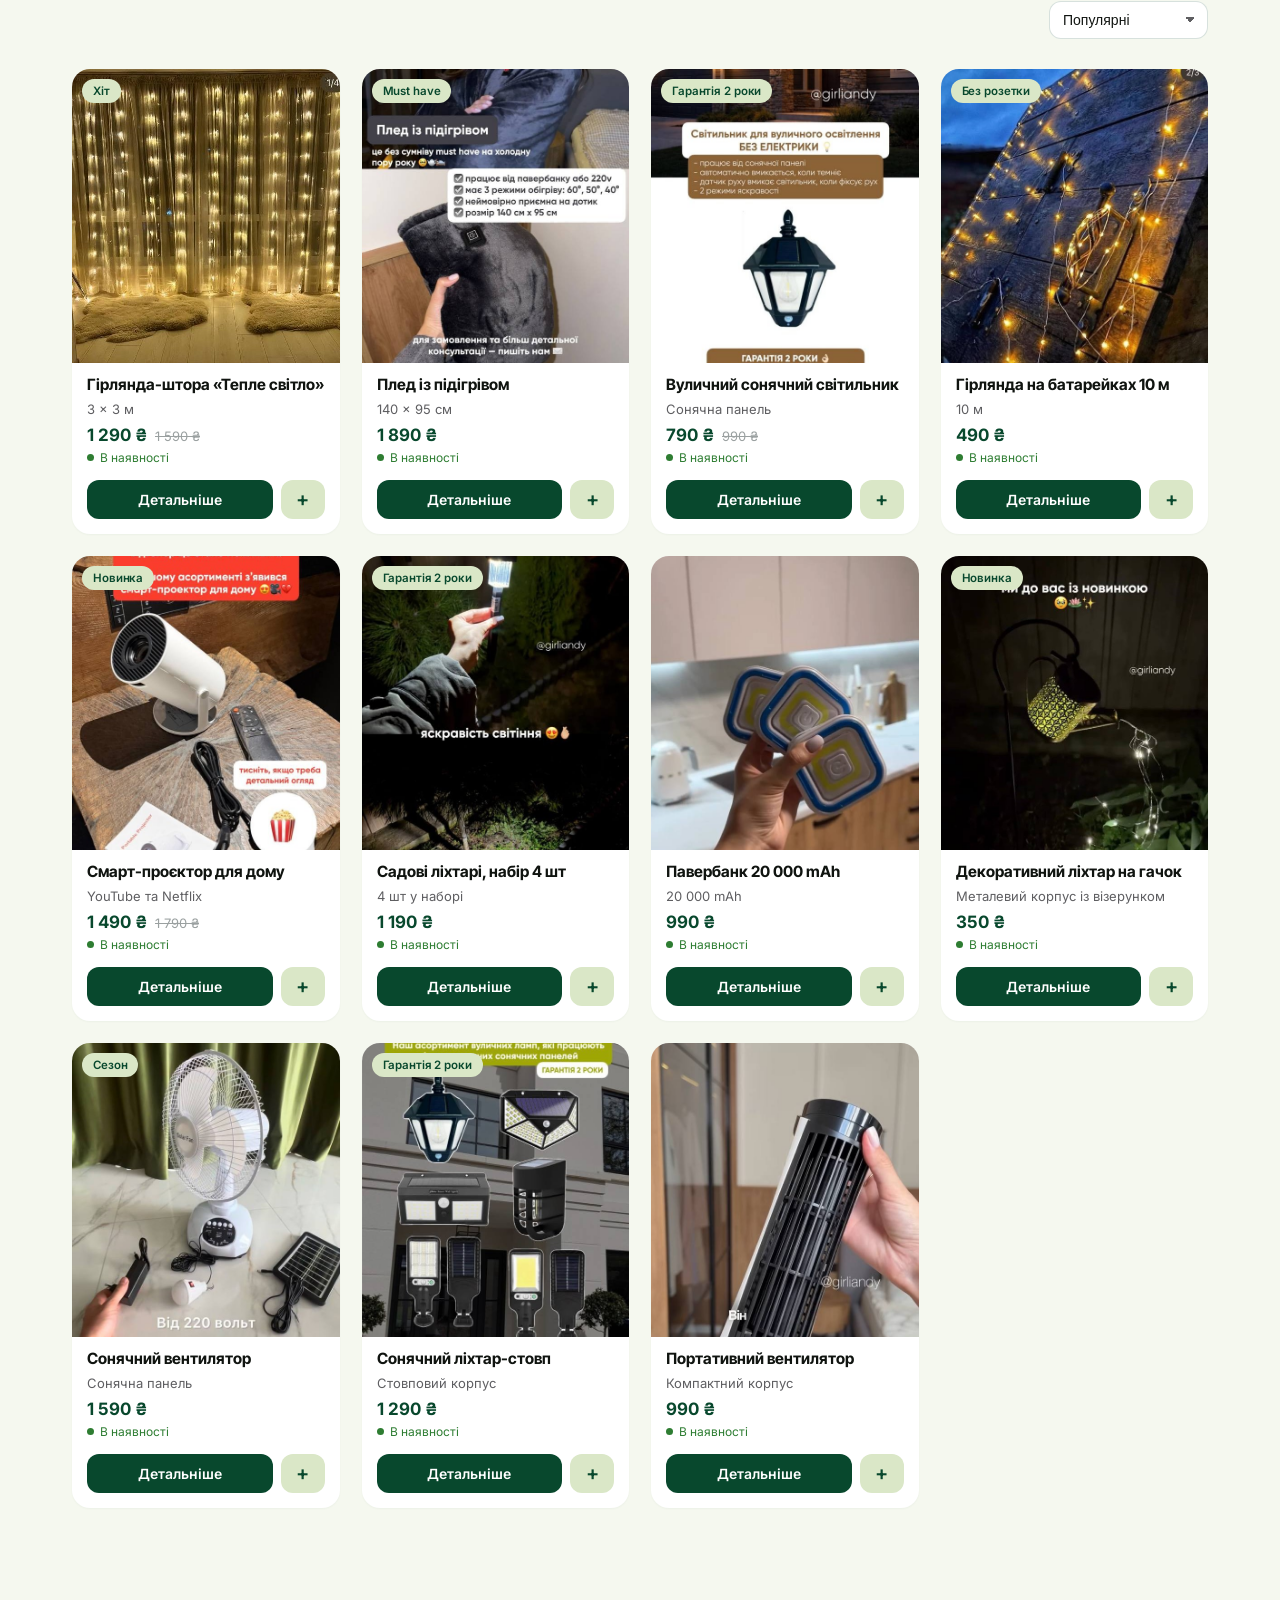
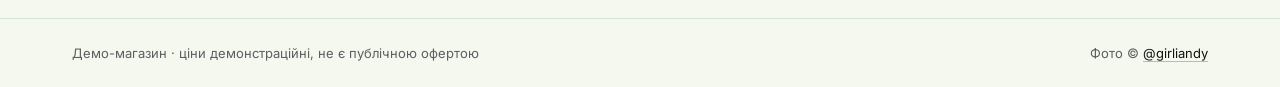
==== commit ad8d61b9: "Add favicon to remove 404 on /favicon.ico" ====
--- a/site/index.html
+++ b/site/index.html
@@ -3,6 +3,7 @@
 <head>
   <meta charset="utf-8">
   <meta name="viewport" content="width=device-width, initial-scale=1">
+  <link rel="icon" href="favicon.svg" type="image/svg+xml">
   <title>Girliandy — Світло, що робить дім домом | Гірлянди, лампи, декор</title>
   <meta name="description" content="Гірлянди, сонячні лампи, пледи з підігрівом, проєктори та декор. Світло й затишок для дому та двору.">
   <link rel="preconnect" href="https://fonts.googleapis.com">
--- a/site/styles.css
+++ b/site/styles.css
@@ -38,20 +38,21 @@
 .subline { position: absolute; left: 0; right: 0; top: calc(384 * var(--u)); text-align: center; font-size: calc(19 * var(--u)); line-height: calc(29 * var(--u)); color: var(--subline); z-index: 10; }
 
 .note { position: absolute; font-family: "Caveat", cursive; font-weight: 600; color: var(--green); z-index: 12; pointer-events: none; }
-.note--more { left: calc(180 * var(--u)); top: calc(560 * var(--u)); transform: rotate(-12deg); font-size: calc(26 * var(--u)); }
-.note--space { right: calc(140 * var(--u)); top: calc(600 * var(--u)); transform: rotate(14deg); font-size: calc(26 * var(--u)); }
+.note--more { left: calc(80 * var(--u)); top: calc(300 * var(--u)); transform: rotate(-12deg); font-size: calc(26 * var(--u)); }
+.note--space { right: calc(80 * var(--u)); top: calc(340 * var(--u)); transform: rotate(14deg); font-size: calc(26 * var(--u)); }
 .mobile-topbar { display: none; }
 
 .carousel-wrap { position: absolute; left: 0; top: 0; width: 100%; height: 100%; z-index: 8; cursor: grab; touch-action: pan-y; }
 .carousel-wrap.is-dragging { cursor: grabbing; }
 .card { position: absolute; left: 0; top: 0; overflow: hidden; contain: layout style paint; will-change: transform, clip-path; }
-.card__photo { position: absolute; inset: 0; width: 100%; height: 100%; object-fit: cover; display: block; }
-.card__info { position: absolute; left: 0; right: 0; bottom: 0; height: calc(100 * var(--u)); background: #fff; padding: calc(9 * var(--u)) calc(12 * var(--u)); display: flex; align-items: center; justify-content: space-between; gap: calc(7 * var(--u)); }
-.card__text { min-width: 0; }
-.card__name { font-family: "Inter Tight", sans-serif; font-weight: 700; font-size: calc(13.5 * var(--u)); line-height: 1.12; white-space: nowrap; overflow: hidden; text-overflow: ellipsis; }
+.card__photo { position: absolute; inset: 0; width: 100%; height: 100%; object-fit: cover; object-position: center 38%; display: block; }
+.card__info { position: absolute; left: 0; right: 0; bottom: 0; min-height: calc(92 * var(--u)); background: #fff; padding: calc(9 * var(--u)) calc(12 * var(--u)); display: flex; align-items: center; justify-content: space-between; gap: calc(8 * var(--u)); }
+.card__text { min-width: 0; flex: 1; }
+.card__name { font-family: "Inter Tight", sans-serif; font-weight: 700; font-size: calc(13.5 * var(--u)); line-height: 1.12; display: -webkit-box; -webkit-line-clamp: 2; -webkit-box-orient: vertical; overflow: hidden; }
 .card__price { font-weight: 600; font-size: calc(12.5 * var(--u)); color: var(--green); margin-top: calc(3 * var(--u)); }
-.card__order { flex-shrink: 0; border: 0; border-radius: 999px; background: var(--green); color: #fff; font-weight: 600; font-size: calc(12 * var(--u)); padding: calc(7 * var(--u)) calc(12 * var(--u)); white-space: nowrap; }
-.card:hover .card__order { background: #0b5c39; }
+.card__order { flex-shrink: 0; width: calc(32 * var(--u)); height: calc(32 * var(--u)); min-width: 26px; min-height: 26px; display: inline-flex; align-items: center; justify-content: center; border: 0; border-radius: 50%; background: var(--green); color: #fff; padding: 0; transition: background-color .2s ease, transform .2s ease; }
+.card__order svg { width: 55%; height: 55%; }
+.card:hover .card__order { background: #0b5c39; transform: scale(1.06); }
 
 .cta-wrap { position: absolute; left: 50%; transform: translateX(-50%); top: calc(910 * var(--u)); width: calc(230 * var(--u)); height: calc(74 * var(--u)); display: flex; align-items: center; justify-content: center; z-index: 10; }
 .cta-ring { position: absolute; inset: 0; border: calc(1.5 * var(--u)) dashed var(--green); border-radius: 999px; pointer-events: none; }
@@ -76,7 +77,9 @@
 .filters { display: flex; flex-wrap: wrap; gap: 10px; }
 .field { display: flex; flex-direction: column; gap: 5px; }
 .field label { font-size: 12px; color: var(--subline); font-weight: 500; }
-.field select, .field input { appearance: none; -webkit-appearance: none; background: #fff; color: var(--ink); border: 1px solid rgba(8,72,45,0.16); border-radius: 12px; padding: 10px 34px 10px 13px; font-size: 14px; min-width: 130px; background-image: linear-gradient(45deg, transparent 50%, var(--subline) 50%), linear-gradient(135deg, var(--subline) 50%, transparent 50%); background-position: calc(100% - 17px) 50%, calc(100% - 12px) 50%; background-size: 5px 5px; background-repeat: no-repeat; }
+.field select, .field input { appearance: none; -webkit-appearance: none; background: #fff; color: var(--ink); border: 1px solid rgba(8,72,45,0.16); border-radius: 12px; padding: 10px 34px 10px 13px; font-size: 14px; min-width: 130px; }
+.field select { background-image: linear-gradient(45deg, transparent 50%, var(--subline) 50%), linear-gradient(135deg, var(--subline) 50%, transparent 50%); background-position: calc(100% - 17px) 50%, calc(100% - 12px) 50%; background-size: 5px 5px; background-repeat: no-repeat; }
+.field input { padding-right: 13px; }
 .field .range { min-width: 90px; padding: 10px 13px; background-image: none; }
 .sort { margin-left: auto; }
 
@@ -87,7 +90,7 @@
 .pcard { background: #fff; border-radius: 18px; overflow: hidden; display: flex; flex-direction: column; box-shadow: 0 1px 2px rgba(8,72,45,0.04); transition: transform .25s ease, box-shadow .25s ease; }
 .pcard:hover { transform: translateY(-4px); box-shadow: 0 18px 40px -24px rgba(8,72,45,0.35); }
 .pcard .pic { position: relative; overflow: hidden; }
-.pcard .pic img { width: 100%; aspect-ratio: 4/4.4; object-fit: cover; }
+.pcard .pic img { width: 100%; aspect-ratio: 4/4.4; object-fit: cover; object-position: center 35%; }
 .pcard .badge { position: absolute; top: 10px; left: 10px; transform: none; padding: 5px 11px; background: var(--mint); color: var(--green); font-size: 11.5px; font-weight: 600; }
 .pcard .badge--sale { background: var(--green); color: #fff; }
 .pcard .info { padding: 13px 15px 15px; display: flex; flex-direction: column; gap: 5px; flex: 1; }
@@ -113,7 +116,7 @@
 
 /* ================= MOBILE ================= */
 @media (max-width: 820px) {
-  :root { --u: min(calc(100vw / 640), calc(100vh / 900)); }
+  :root { --u: min(calc(100vw / 420), calc(100vh / 720)); }
   .hero { height: auto; min-height: 100svh; display: block; }
   .stage { width: 100vw; height: auto; min-height: 100svh; display: flex; flex-direction: column; align-items: center; padding: 14px 18px 40px; }
   .nav, .btn--cart, .logo--desktop, .btn--desktop { display: none !important; }
@@ -124,16 +127,15 @@
   .badge { position: static; transform: none; padding: 7px 16px; font-size: 14px; margin-bottom: 12px; }
   .headline { position: static; font-size: clamp(34px, 9vw, 52px); line-height: 1.04; margin-bottom: 12px; }
   .subline { position: static; font-size: 15px; line-height: 22px; margin-bottom: 16px; padding: 0 8px; }
-  .carousel-wrap { position: relative; width: 100vw; height: 300px; margin: 6px 0 18px; overflow: hidden; }
-  .card__info { height: 64px; padding: 8px 10px; }
+  .carousel-wrap { position: relative; width: 100vw; height: clamp(300px, 42vh, 400px); margin: 8px 0 18px; overflow: hidden; }
+  .card__info { min-height: 64px; padding: 8px 10px; gap: 6px; }
   .card__name { font-size: 12px; }
   .card__price { font-size: 11.5px; }
-  .card__order { font-size: 11px; padding: 6px 11px; }
+  .card__order { width: 30px; height: 30px; min-width: 0; min-height: 0; }
   .cta-wrap { position: static; transform: none; margin-top: 6px; width: auto; height: auto; }
   .cta-ring { display: none; }
   .cta-btn { width: 200px; height: 52px; font-size: 16px; }
-  .note--more, .note--space { position: static; transform: none; margin-top: 10px; font-size: 20px; }
-  .note--more { margin-top: 14px; }
+  .note--more, .note--space { display: none; }
   .cats { grid-template-columns: repeat(2, 1fr); }
   .field select, .field input { min-width: 100px; }
   .sort { margin-left: 0; }
